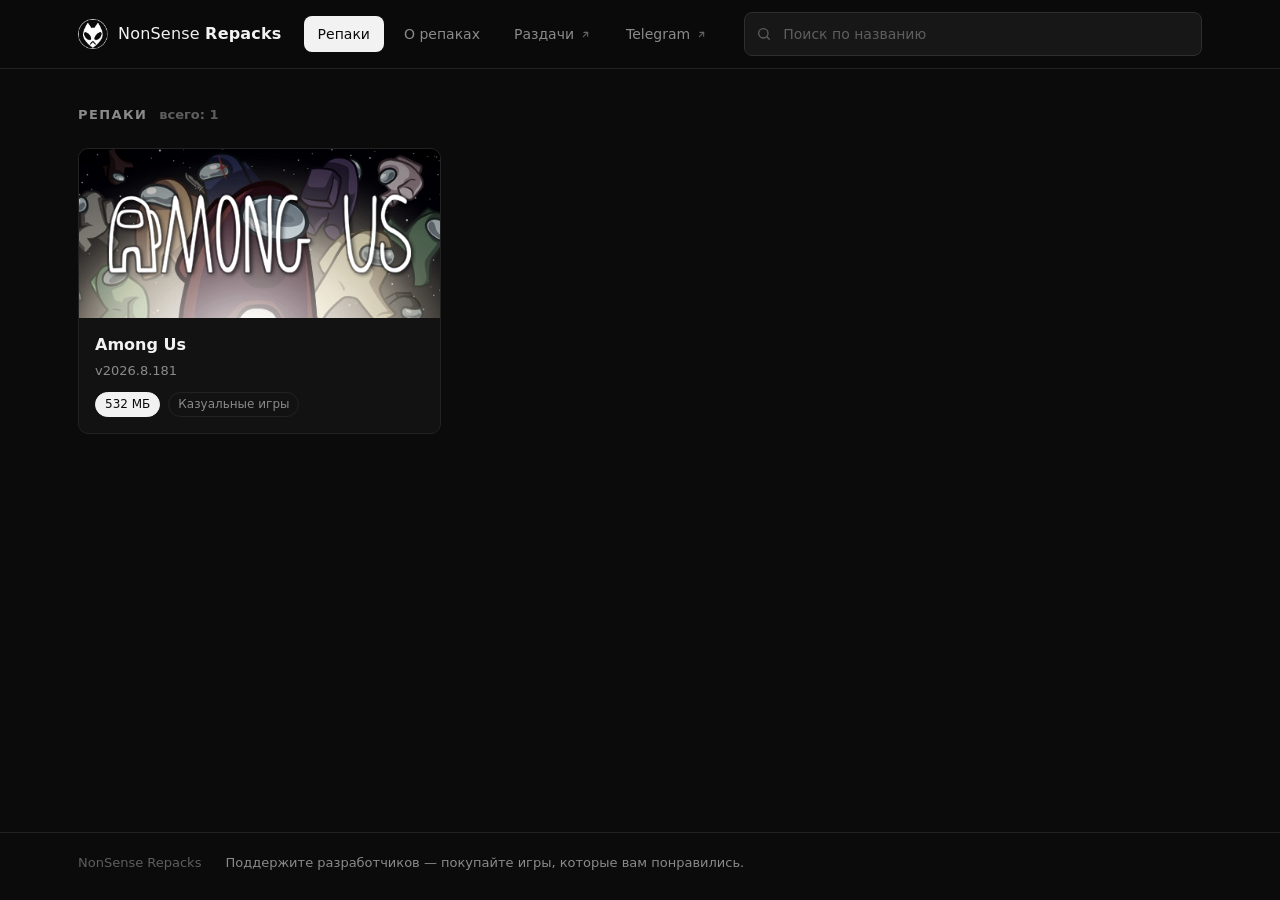
==== index.html @ 7cc0dc58 "Версия в адресе стилей, чтобы правки доходили сразу; вернул стрелки" ====
<!DOCTYPE html>
<html lang="ru">
<head>
<meta charset="utf-8">
<meta name="viewport" content="width=device-width, initial-scale=1">
<title>NonSense Repacks</title>
<meta name="description" content="Репаки игр с русским установщиком: ничего не вырезано, вес меньше оригинала. Ставь и играй.">
<link rel="canonical" href="https://nonsense-repacks.duckdns.org/">
<link rel="icon" href="./images/logo.png">

<!-- Карточка для ссылок в Telegram, Discord и соцсетях. Адреса обязательно
     абсолютные: относительные там не разворачиваются. -->
<meta property="og:type" content="website">
<meta property="og:site_name" content="NonSense Repacks">
<meta property="og:title" content="NonSense Repacks">
<meta property="og:description" content="Репаки игр с русским установщиком: ничего не вырезано, вес меньше оригинала. Ставь и играй.">
<meta property="og:url" content="https://nonsense-repacks.duckdns.org/">
<meta property="og:image" content="https://nonsense-repacks.duckdns.org/images/card.png">
<meta name="twitter:card" content="summary_large_image">
<meta name="theme-color" content="#0b0b0b">
<link rel="stylesheet" href="./assets/style.css?v=4decaba9">
</head>
<body>

<header class="top">
  <div class="inner top-inner">
    <a class="brand" href="./">
      <img src="./images/logo.png" alt="" width="30" height="30">
      <span>NonSense <b>Repacks</b></span>
    </a>

    <nav class="nav"><a href="./" class="active">Репаки</a>
      <a href="about/">О репаках</a>
      <a class="out" href="https://rutracker.org/forum/tracker.php?rid=45603748" target="_blank" rel="noopener">Раздачи<svg viewBox="0 0 24 24" fill="none" stroke="currentColor" stroke-width="2" stroke-linecap="round" stroke-linejoin="round" aria-hidden="true"><path d="M8 16L16 8"></path><path d="M9 8h7v7"></path></svg></a>
      <a class="out" href="https://t.me/NonSenseRepacks" target="_blank" rel="noopener">Telegram<svg viewBox="0 0 24 24" fill="none" stroke="currentColor" stroke-width="2" stroke-linecap="round" stroke-linejoin="round" aria-hidden="true"><path d="M8 16L16 8"></path><path d="M9 8h7v7"></path></svg></a></nav>
    <label class="search">
      <svg viewBox="0 0 24 24" fill="none" stroke="currentColor" stroke-width="2"
           stroke-linecap="round" aria-hidden="true">
        <circle cx="11" cy="11" r="7"></circle>
        <path d="M20 20l-3.5-3.5"></path>
      </svg>
      <input id="search" type="search" placeholder="Поиск по названию" autocomplete="off">
    </label>
  </div>
</header>

<main class="view inner">
<h2 class="section-title">Репаки <span id="count">всего: 1</span></h2>
    <div class="grid" id="grid"><a class="card" href="r/among-us/" data-key="amongus amongus">
      <img class="cover" src="images/among-us/cover.jpg" alt="" loading="eager" fetchpriority="high">
      <div class="body">
        <h3>Among Us</h3>
        <div class="muted" style="font-size:13px">v2026.8.181</div>
        <div class="line"><span class="tag solid">532 МБ</span><span class="tag">Казуальные игры</span></div>
      </div>
    </a></div>
    <p class="empty" id="nothing" hidden>Ничего не нашлось.</p>
</main>

<footer class="bottom">
  <div class="inner bottom-inner">
    <span>NonSense Repacks</span>
    <span class="muted">Поддержите разработчиков — покупайте игры, которые вам понравились.</span>
  </div>
</footer>
<script src="assets/app.js?v=2f195deb"></script>
</body>
</html>
---- assets/style.css ----
/* NonSense Repacks — OLED-моно.
   Только чёрный, белый и серые между ними. Фон не чистый #000:
   на нём граница с любым светлым элементом режет глаза. */

:root {
  --bg: #0b0b0b;
  --bg-card: #121212;
  --bg-hover: #1a1a1a;
  --line: #222;
  --line-soft: #1a1a1a;
  --fg: #f2f2f2;
  --muted: #8a8a8a;
  --dim: #5e5e5e;
  --radius: 10px;
}

* { box-sizing: border-box; }

html { scroll-behavior: smooth; }

body {
  margin: 0;
  min-height: 100vh;
  display: flex;
  flex-direction: column;
  background: var(--bg);
  color: var(--fg);
  font: 15px/1.6 "Segoe UI", system-ui, -apple-system, sans-serif;
  -webkit-font-smoothing: antialiased;
}

/* Общая колонка для шапки, контента и подвала. Без неё на широком мониторе
   логотип и поиск разъезжаются по краям экрана и не совпадают с контентом. */
.inner {
  width: 100%;
  max-width: 1180px;
  margin: 0 auto;
  padding-inline: 28px;
}

a { color: inherit; text-decoration: none; }

.muted { color: var(--muted); }

/* ---------------------------------------------------------------- шапка */

.top {
  position: sticky;
  top: 0;
  z-index: 10;
  padding-block: 12px;
  background: rgba(11, 11, 11, .92);
  backdrop-filter: blur(10px);
  border-bottom: 1px solid var(--line);
}

.top-inner {
  display: flex;
  align-items: center;
  gap: 22px;
}

.brand {
  display: flex;
  align-items: center;
  gap: 10px;
  font-size: 16px;
  letter-spacing: .2px;
  white-space: nowrap;
}
.brand b { font-weight: 600; }
.brand img { display: block; }

.nav { display: flex; gap: 6px; }

.nav a {
  padding: 7px 14px;
  border-radius: 8px;
  color: var(--muted);
  font-size: 14px;
  transition: color .15s, background .15s;
}
.nav a:hover { color: var(--fg); background: var(--bg-hover); }
.nav a.active { color: var(--bg); background: var(--fg); }

/* Ссылка наружу: та же кнопка, но со стрелкой — видно, что уводит с сайта. */
.nav a.out { display: inline-flex; align-items: center; gap: 5px; }
.nav a.out svg { width: 13px; height: 13px; opacity: .7; flex: none; }
.nav a.out:hover svg { opacity: 1; }

.search {
  position: relative;
  display: flex;
  align-items: center;
  flex: 1 1 auto;
  max-width: 460px;
  margin-left: auto;
}

.search svg {
  position: absolute;
  left: 12px;
  width: 16px;
  height: 16px;
  color: var(--dim);
  pointer-events: none;
  transition: color .15s;
}
.search:focus-within svg { color: var(--fg); }

.search input {
  width: 100%;
  padding: 10px 14px 10px 38px;
  border: 1px solid #2e2e2e;
  border-radius: 8px;
  background: #171717;
  color: var(--fg);
  font: inherit;
  font-size: 14px;
  outline: none;
  transition: border-color .15s, background .15s;
}
.search input:hover { border-color: #3a3a3a; }
.search input:focus { border-color: #555; background: #1c1c1c; }
.search input::placeholder { color: var(--dim); }
.search input::-webkit-search-cancel-button { filter: invert(.55); cursor: pointer; }

/* ---------------------------------------------------------------- каркас */

.view {
  flex: 1;
  padding-block: 36px 64px;
}

.section-title {
  display: flex;
  align-items: baseline;
  gap: 12px;
  margin: 0 0 22px;
  font-size: 13px;
  font-weight: 600;
  letter-spacing: 1.4px;
  text-transform: uppercase;
  color: var(--muted);
}
.section-title span { font-size: 13px; letter-spacing: 0; text-transform: none; color: var(--dim); }

/* ---------------------------------------------------------------- каталог */

.grid {
  display: grid;
  grid-template-columns: repeat(auto-fill, minmax(280px, 1fr));
  gap: 18px;
}

.card {
  display: block;
  border: 1px solid var(--line);
  border-radius: var(--radius);
  background: var(--bg-card);
  overflow: hidden;
  transition: border-color .15s, transform .15s;
}
.card:hover { border-color: #3a3a3a; transform: translateY(-2px); }

.card .cover {
  display: block;
  width: 100%;
  aspect-ratio: 460 / 215;
  object-fit: cover;
  background: #161616;
  filter: saturate(.25) contrast(1.05);
  transition: filter .2s;
}
.card:hover .cover { filter: saturate(1) contrast(1); }

.card .body { padding: 14px 16px 16px; }
.card h3 { margin: 0 0 4px; font-size: 16px; font-weight: 600; }

.card .line {
  display: flex;
  flex-wrap: wrap;
  gap: 8px;
  margin-top: 10px;
  font-size: 12.5px;
  color: var(--muted);
}

.tag {
  padding: 2px 9px;
  border: 1px solid var(--line);
  border-radius: 20px;
  font-size: 12px;
  color: var(--muted);
  white-space: nowrap;
}
.tag.solid { background: var(--fg); border-color: var(--fg); color: var(--bg); }

.empty {
  padding: 60px 0;
  text-align: center;
  color: var(--muted);
}

/* ---------------------------------------------------------------- релиз */

.back {
  display: inline-block;
  margin-bottom: 20px;
  font-size: 14px;
  color: var(--muted);
}
.back:hover { color: var(--fg); }

.release-head {
  display: grid;
  grid-template-columns: 380px 1fr;
  gap: 28px;
  align-items: start;
  margin-bottom: 36px;
}

.release-head img {
  width: 100%;
  border: 1px solid var(--line);
  border-radius: var(--radius);
}

.release-head h1 {
  margin: 0 0 6px;
  font-size: 30px;
  font-weight: 600;
  line-height: 1.2;
}

.release-head .sub { margin: 0 0 18px; color: var(--muted); font-size: 14px; }

.release-head p.desc { margin: 0 0 20px; color: #cfcfcf; }

.facts {
  display: grid;
  grid-template-columns: repeat(auto-fit, minmax(150px, 1fr));
  gap: 1px;
  margin-bottom: 22px;
  background: var(--line-soft);
  border: 1px solid var(--line);
  border-radius: var(--radius);
  overflow: hidden;
}
.facts div { padding: 12px 14px; background: var(--bg-card); }
.facts dt { margin: 0 0 3px; font-size: 11.5px; letter-spacing: .6px; text-transform: uppercase; color: var(--dim); }
.facts dd { margin: 0; font-size: 14px; }

.downloads { display: flex; flex-wrap: wrap; gap: 10px; }

.btn {
  display: inline-flex;
  align-items: center;
  gap: 8px;
  padding: 11px 20px;
  border: 1px solid var(--line);
  border-radius: 8px;
  background: var(--bg-card);
  color: var(--fg);
  font-size: 14px;
  cursor: pointer;
  transition: background .15s, border-color .15s;
}
.btn:hover { background: var(--bg-hover); border-color: #3a3a3a; }
.btn.primary { background: var(--fg); border-color: var(--fg); color: var(--bg); font-weight: 600; }
.btn.primary:hover { background: #fff; }
.btn.off { opacity: .45; pointer-events: none; }

.block { margin-bottom: 34px; }
.block h2 {
  margin: 0 0 14px;
  font-size: 13px;
  font-weight: 600;
  letter-spacing: 1.4px;
  text-transform: uppercase;
  color: var(--muted);
}

.features { margin: 0; padding: 0; list-style: none; }
.features li {
  position: relative;
  padding: 7px 0 7px 22px;
  border-bottom: 1px solid var(--line-soft);
}
.features li:last-child { border-bottom: none; }
.features li::before {
  content: "";
  position: absolute;
  left: 4px;
  top: 17px;
  width: 5px;
  height: 5px;
  border-radius: 50%;
  background: var(--muted);
}

/* Список файлов раздачи — как на трекере: папки раскрываются, размер справа.
   Раскрытие на <details>, без единой строчки JavaScript: без него список
   тоже работает, просто все ветки открыты. */
.block h2 .count { font-weight: 400; letter-spacing: 0; text-transform: none; color: var(--dim); }

.files, .files ul { margin: 0; padding: 0; list-style: none; }
.files ul { padding-left: 22px; border-left: 1px solid var(--line-soft); margin-left: 6px; }
.files li { font-size: 14px; }

.files .what { overflow-wrap: anywhere; }
.files .size { color: var(--dim); font-variant-numeric: tabular-nums; white-space: nowrap; }

.files .file {
  display: flex;
  justify-content: space-between;
  gap: 16px;
  padding: 5px 2px;
  color: #cfcfcf;
}

.files summary {
  display: flex;
  justify-content: space-between;
  gap: 16px;
  padding: 5px 2px;
  cursor: pointer;
  list-style: none;
  border-radius: 6px;
}
.files summary::-webkit-details-marker { display: none; }
.files summary:hover { background: var(--bg-hover); }
/* У файла плюсика нет, но отступ такой же — иначе имена в одной папке
   встают лесенкой относительно вложенных папок. */
.files .what::before {
  content: "";
  display: inline-block;
  width: 14px;
}
.files summary .what::before {
  content: "+";
  color: var(--muted);
  font-weight: 600;
}
.files details[open] > summary .what::before { content: "−"; }
.files details[open] > summary { color: var(--fg); }

.files .hash {
  color: var(--dim);
  font-family: ui-monospace, Consolas, monospace;
  font-size: 12px;
  margin-left: auto;
  margin-right: 14px;
  white-space: nowrap;
}

/* Единственное цветное пятно на сайте — и намеренно: этот блок должен
   выбиваться из чёрно-белого, иначе его пролистают вместе со всем остальным.
   Тон приглушённый: сообщение информационное, пугать им нечем. */
.notice {
  margin-top: 18px;
  padding: 16px 20px;
  border: 1px solid #4a3c12;
  border-left: 3px solid #c8a33c;
  border-radius: var(--radius);
  background: #17140c;
  color: #cbbd97;
  font-size: 14px;
  line-height: 1.6;
}
.notice b {
  display: block;
  margin-bottom: 8px;
  color: #f0dfae;
  font-size: 15px;
}
/* Абзацами, а не сплошняком: одним куском текст не читался, а ссылка в конце
   разрывалась посреди фразы. Ширину не режем — узкий текст в широком блоке
   выглядел так, будто вёрстка не тянется. */
.notice p { margin: 0 0 6px; }
.notice p:last-child { margin-bottom: 0; }
.notice code {
  color: #f0dfae;
  background: #241f12;
  padding: 1px 6px;
  border-radius: 4px;
  font-size: 13px;
  white-space: nowrap;
}
/* Короткая ссылка целиком: разорванная пополам «О репаках» с кавычкой
   на другой строке выглядела неряшливо. */
.notice .link { color: #f0dfae; border-bottom-color: #6b5a24; white-space: nowrap; }
.notice .link:hover { border-bottom-color: #f0dfae; }

/* Проверка скачанного файла: отпечаток считается в браузере и сравнивается
   с тем, что записано на этой странице. */
.verify {
  margin-top: 16px;
  padding: 26px 22px;
  border: 2px dashed #3d3d3d;
  border-radius: var(--radius);
  background: #101010;
  text-align: center;
  cursor: pointer;
  transition: border-color .15s, background .15s;
}
.verify:hover, .verify.over { border-color: var(--fg); background: var(--bg-card); }
.verify .drop { margin: 0 0 10px; font-size: 15px; color: var(--muted); }
.verify .drop b { color: var(--fg); }
.verify .muted {
  margin: 0 auto;
  max-width: 92ch;
  font-size: 13px;
  color: var(--dim);
  line-height: 1.5;
}
.verify .muted code { color: var(--muted); font-size: 12px; white-space: nowrap; }

.files .hash.none { color: #3f3f3f; cursor: help; }

.verdict { margin: 14px 0 0; font-size: 14px; }
.verdict.ok { color: #7bd88f; }
.verdict.bad { color: #f0808a; }
.verdict.warn, .verdict.wait { color: var(--muted); }

.reqs { display: grid; grid-template-columns: repeat(auto-fit, minmax(280px, 1fr)); gap: 18px; }
.reqs section {
  padding: 16px 18px;
  border: 1px solid var(--line);
  border-radius: var(--radius);
  background: var(--bg-card);
}
.reqs h3 { margin: 0 0 10px; font-size: 13px; color: var(--muted); font-weight: 600; }
.reqs ul { margin: 0; padding-left: 18px; color: #cfcfcf; font-size: 14px; }
.reqs li { margin-bottom: 4px; }

.shots { display: grid; grid-template-columns: repeat(auto-fill, minmax(260px, 1fr)); gap: 12px; }
.shots img {
  width: 100%;
  aspect-ratio: 16 / 9;
  object-fit: cover;
  border: 1px solid var(--line);
  border-radius: 8px;
  filter: saturate(.3);
  transition: filter .2s;
  cursor: zoom-in;
}
.shots img:hover { filter: saturate(1); }

/* ---------------------------------------------------------------- about */

.prose { max-width: 720px; }
.prose h1 { margin: 0 0 8px; font-size: 28px; font-weight: 600; }
.prose h2 { margin: 32px 0 10px; font-size: 15px; font-weight: 600; color: var(--muted); letter-spacing: .6px; }
.prose p { color: #cfcfcf; }
.prose ul { color: #cfcfcf; padding-left: 20px; }
.prose li { margin-bottom: 6px; }

.link {
  color: var(--fg);
  border-bottom: 1px solid #444;
  transition: border-color .15s;
}
.link:hover { border-color: var(--fg); }

/* ---------------------------------------------------------------- подвал */

.bottom {
  padding-block: 20px 26px;
  border-top: 1px solid var(--line);
  font-size: 13px;
  color: var(--dim);
}

.bottom-inner {
  display: flex;
  flex-wrap: wrap;
  gap: 8px 24px;
}

/* ---------------------------------------------------------------- лайтбокс */

.lightbox {
  position: fixed;
  inset: 0;
  z-index: 50;
  display: flex;
  align-items: center;
  justify-content: center;
  padding: 40px;
  background: rgba(0, 0, 0, .92);
  cursor: zoom-out;
}
.lightbox img { max-width: 100%; max-height: 100%; border-radius: 8px; }

/* ---------------------------------------------------------------- узкий экран */

@media (max-width: 860px) {
  .inner { padding-inline: 18px; }
  .top { padding-block: 12px; }
  .top-inner { flex-wrap: wrap; gap: 12px 18px; }
  .search { margin-left: 0; max-width: none; }
  .view { padding-block: 26px 48px; }
  .release-head { grid-template-columns: 1fr; gap: 20px; }
  .release-head h1 { font-size: 24px; }
}
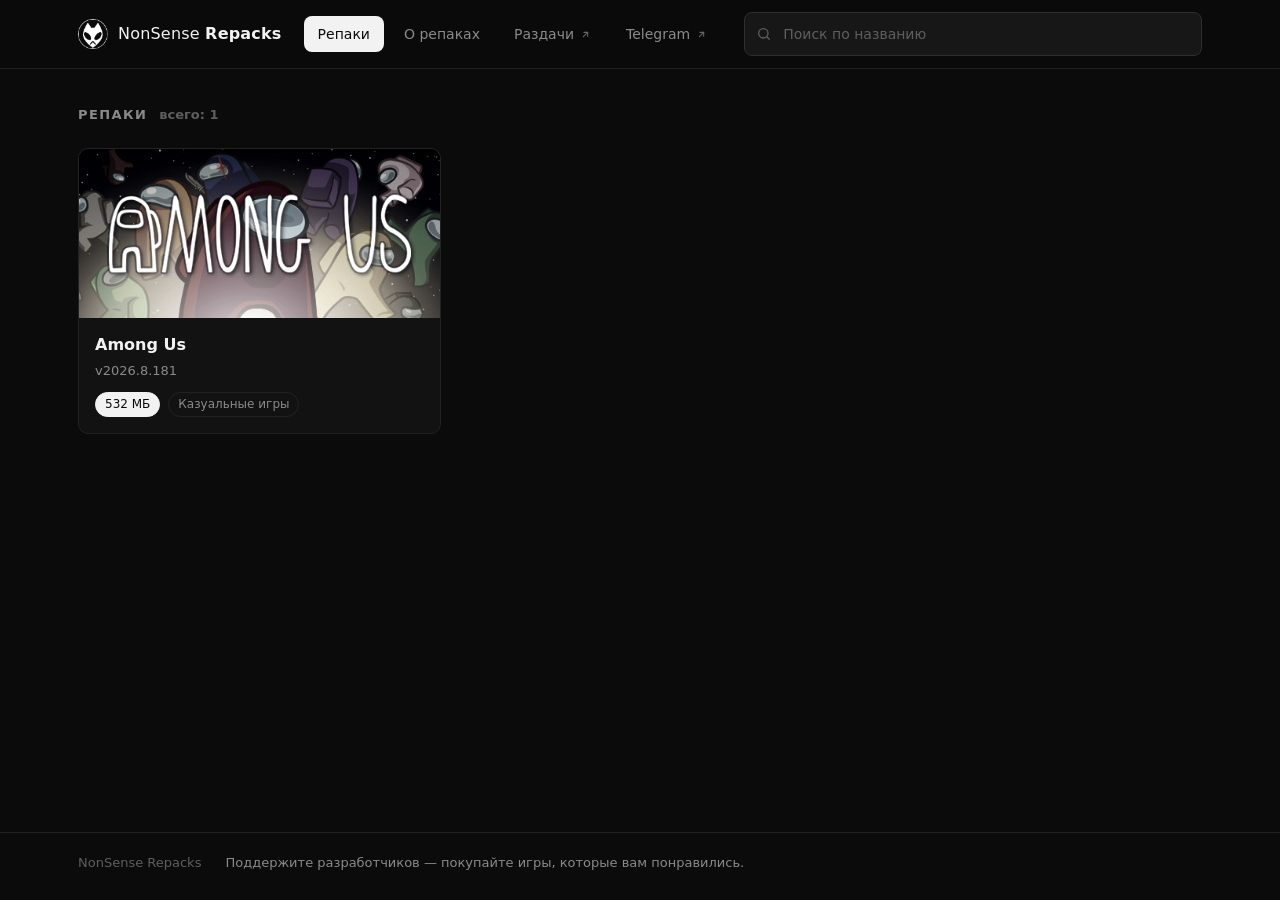
==== commit 2e230236: "Телефонная вёрстка: меню в строку, кнопки во всю ширину, без перетаскивания" ====
--- a/index.html
+++ b/index.html
@@ -18,7 +18,7 @@
 <meta property="og:image" content="https://nonsense-repacks.duckdns.org/images/card.png">
 <meta name="twitter:card" content="summary_large_image">
 <meta name="theme-color" content="#0b0b0b">
-<link rel="stylesheet" href="./assets/style.css?v=4decaba9">
+<link rel="stylesheet" href="./assets/style.css?v=62c919ce">
 </head>
 <body>
 
@@ -63,6 +63,6 @@
     <span class="muted">Поддержите разработчиков — покупайте игры, которые вам понравились.</span>
   </div>
 </footer>
-<script src="assets/app.js?v=2f195deb"></script>
+<script src="assets/app.js?v=9c5d25f9"></script>
 </body>
 </html>
--- a/assets/style.css
+++ b/assets/style.css
@@ -392,6 +392,49 @@
 .notice .link { color: #f0dfae; border-bottom-color: #6b5a24; white-space: nowrap; }
 .notice .link:hover { border-bottom-color: #f0dfae; }
 
+/* Синий — то же самое, но спокойнее: не «осторожно», а «к сведению». */
+.notice.info {
+  border-color: #1d3448;
+  border-left-color: #4a90d9;
+  background: #0c1319;
+  color: #a9c1d4;
+}
+.notice.info b { color: #dceaf6; }
+.notice.info code { color: #dceaf6; background: #132330; }
+
+/* Длинный отпечаток и кнопка копирования рядом. */
+.fp-row {
+  display: flex;
+  align-items: center;
+  gap: 10px;
+  flex-wrap: wrap;
+  margin: 4px 0 12px !important;
+}
+.fp-row .fp {
+  font-size: 14px;
+  letter-spacing: .4px;
+  overflow-wrap: anywhere;
+  white-space: normal !important;
+}
+
+.copy {
+  display: inline-flex;
+  align-items: center;
+  justify-content: center;
+  width: 30px;
+  height: 30px;
+  flex: none;
+  border: 1px solid #24435c;
+  border-radius: 7px;
+  background: transparent;
+  color: inherit;
+  cursor: pointer;
+  transition: background .15s, border-color .15s, color .15s;
+}
+.copy svg { width: 15px; height: 15px; }
+.copy:hover { background: #132330; border-color: #4a90d9; color: #dceaf6; }
+.copy.done { border-color: #5aa469; color: #7bd88f; }
+
 /* Проверка скачанного файла: отпечаток считается в браузере и сравнивается
    с тем, что записано на этой странице. */
 .verify {
@@ -453,8 +496,15 @@
 .prose h1 { margin: 0 0 8px; font-size: 28px; font-weight: 600; }
 .prose h2 { margin: 32px 0 10px; font-size: 15px; font-weight: 600; color: var(--muted); letter-spacing: .6px; }
 .prose p { color: #cfcfcf; }
-.prose ul { color: #cfcfcf; padding-left: 20px; }
+.prose ul, .prose ol { color: #cfcfcf; padding-left: 20px; }
 .prose li { margin-bottom: 6px; }
+.prose ol li { padding-left: 4px; }
+.places { list-style: none; padding-left: 0; }
+.places li {
+  padding: 9px 0;
+  border-bottom: 1px solid var(--line-soft);
+}
+.places li:last-child { border-bottom: none; }
 
 .link {
   color: var(--fg);
@@ -494,6 +544,10 @@
 .lightbox img { max-width: 100%; max-height: 100%; border-radius: 8px; }
 
 /* ---------------------------------------------------------------- узкий экран */
+
+/* Подсказка вместо перетаскивания: показывается только на узких экранах.
+   Обе версии лежат в разметке, переключает их ширина — без JavaScript. */
+.verify-note { display: none; }
 
 @media (max-width: 860px) {
   .inner { padding-inline: 18px; }
@@ -504,3 +558,64 @@
   .release-head { grid-template-columns: 1fr; gap: 20px; }
   .release-head h1 { font-size: 24px; }
 }
+
+/* ------------------------------------------------------------------ телефон */
+
+@media (max-width: 620px) {
+  .inner { padding-inline: 14px; }
+
+  /* Меню — лента с прокруткой вбок. Четыре пункта в строку на узком экране
+     не влезают, а перенос ломал «О репаках» пополам. Лента переживёт и
+     пятый пункт, если он когда-нибудь появится. */
+  .top-inner { gap: 10px; }
+  .brand { font-size: 15px; }
+  .nav {
+    width: 100%;
+    flex-wrap: nowrap;
+    overflow-x: auto;
+    scrollbar-width: none;
+    padding-bottom: 2px;
+  }
+  .nav::-webkit-scrollbar { display: none; }
+  .nav a { padding: 6px 11px; font-size: 13px; white-space: nowrap; flex: none; }
+  .nav a.out { gap: 4px; }
+  .nav a.out svg { width: 11px; height: 11px; }
+
+  .grid { grid-template-columns: 1fr; gap: 14px; }
+  .facts { grid-template-columns: 1fr 1fr; }
+  .reqs { grid-template-columns: 1fr; }
+  .shots { grid-template-columns: 1fr 1fr; gap: 8px; }
+
+  /* Кнопки во всю ширину: попасть пальцем в узкую проще некуда, но
+     соседние кнопки в один ряд на телефоне жмутся случайно. */
+  .downloads { display: grid; gap: 8px; }
+  .downloads .btn { width: 100%; text-align: center; }
+
+  /* Строка файла в две строки: имя сверху, отпечаток и размер под ним. */
+  .files .file, .files summary { flex-wrap: wrap; gap: 2px 12px; }
+  .files .what { width: 100%; }
+  .files .hash { margin-left: 22px; margin-right: auto; font-size: 11px; }
+  .files ul { padding-left: 14px; margin-left: 3px; }
+
+  /* Перетаскивание с телефона — сценарий, которого не бывает. */
+  .verify { display: none; }
+  .verify-note {
+    display: block;
+    margin-top: 14px;
+    padding: 12px 14px;
+    border: 1px solid var(--line);
+    border-radius: var(--radius);
+    color: var(--muted);
+    font-size: 13px;
+    line-height: 1.5;
+  }
+  .verify-note code { color: #cfcfcf; font-size: 12px; }
+
+  .notice { padding: 13px 15px; font-size: 13.5px; }
+  .notice b { font-size: 14px; }
+  .fp-row .fp { font-size: 12.5px; letter-spacing: 0; }
+
+  .prose h1 { font-size: 24px; }
+  .block h2 { font-size: 12px; }
+  .bottom-inner { flex-direction: column; align-items: flex-start; gap: 6px; }
+}
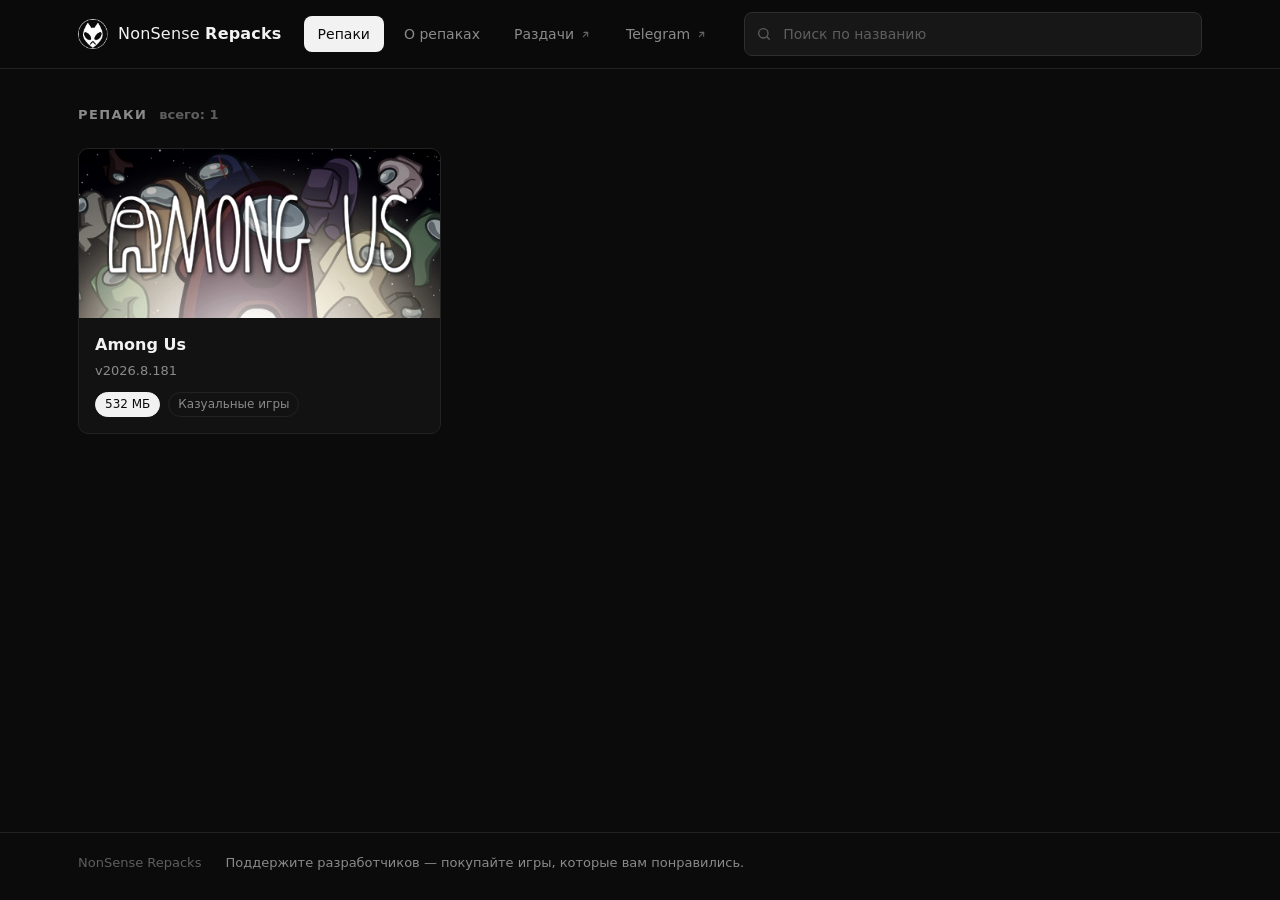
==== commit 68dacb13: "Обложка не мылится на планшете, меню влезает на узких экранах" ====
--- a/index.html
+++ b/index.html
@@ -18,7 +18,7 @@
 <meta property="og:image" content="https://nonsense-repacks.duckdns.org/images/card.png">
 <meta name="twitter:card" content="summary_large_image">
 <meta name="theme-color" content="#0b0b0b">
-<link rel="stylesheet" href="./assets/style.css?v=62c919ce">
+<link rel="stylesheet" href="./assets/style.css?v=43a7fea6">
 </head>
 <body>
 
--- a/assets/style.css
+++ b/assets/style.css
@@ -557,6 +557,9 @@
   .view { padding-block: 26px 48px; }
   .release-head { grid-template-columns: 1fr; gap: 20px; }
   .release-head h1 { font-size: 24px; }
+  /* Обложка из Steam всего 460 пикселей шириной. В одну колонку она
+     растягивалась на всю ширину и мылилась — выше исходника не поднимаем. */
+  .release-head img { max-width: 460px; }
 }
 
 /* ------------------------------------------------------------------ телефон */
@@ -619,3 +622,13 @@
   .block h2 { font-size: 12px; }
   .bottom-inner { flex-direction: column; align-items: flex-start; gap: 6px; }
 }
+
+/* Совсем узкие экраны — старые телефоны на 320. Поджимаем меню, чтобы все
+   четыре пункта влезали целиком: обрезанный «Teleg…» читается как поломка,
+   а не как «пролистай вбок». */
+@media (max-width: 380px) {
+  .nav { gap: 3px; }
+  .nav a { padding: 5px 8px; font-size: 12px; }
+  .brand { font-size: 14px; gap: 8px; }
+  .brand img { width: 26px; height: 26px; }
+}
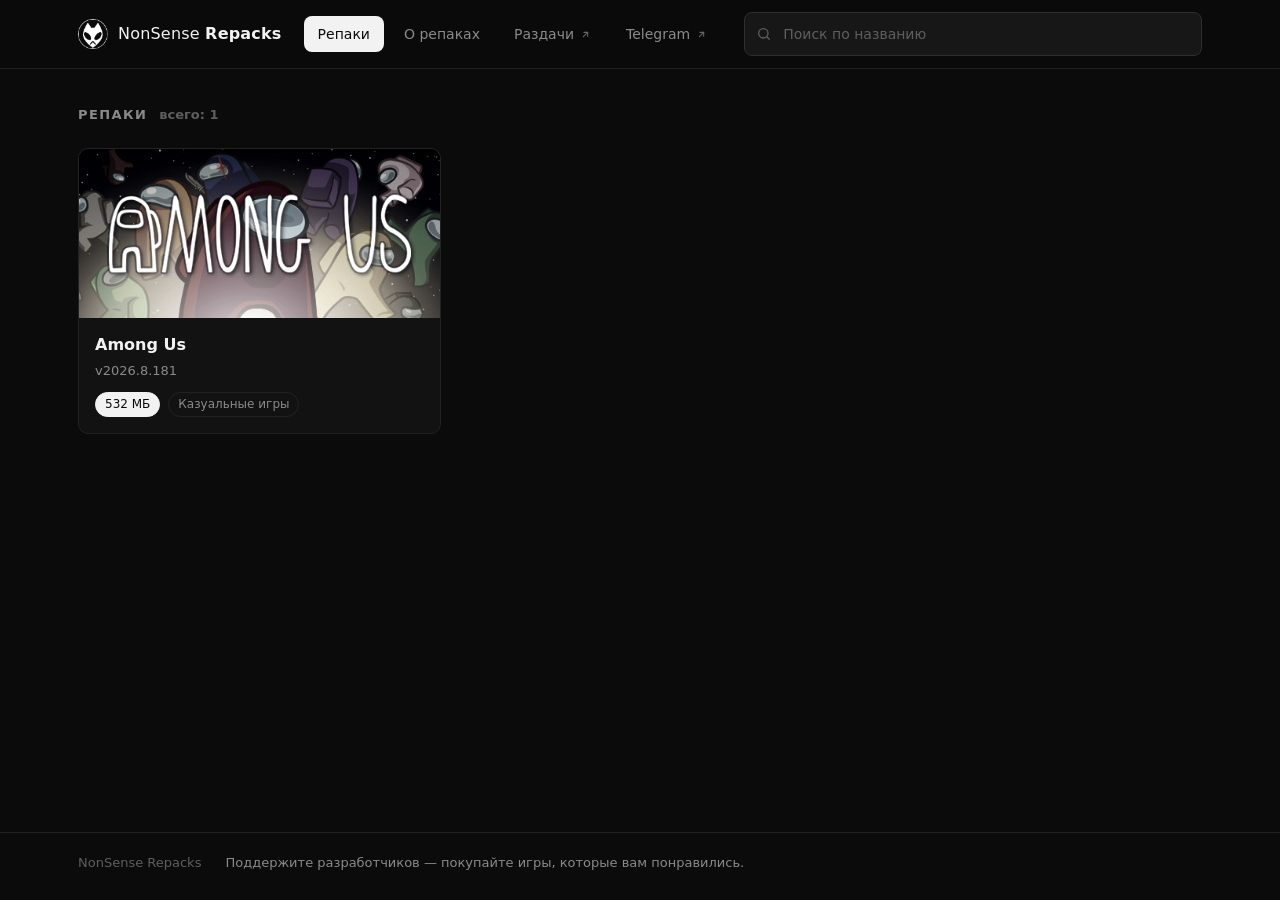
==== commit 1eb68680: "Музыка из установщика на странице «О репаках»" ====
--- a/index.html
+++ b/index.html
@@ -18,7 +18,7 @@
 <meta property="og:image" content="https://nonsense-repacks.duckdns.org/images/card.png">
 <meta name="twitter:card" content="summary_large_image">
 <meta name="theme-color" content="#0b0b0b">
-<link rel="stylesheet" href="./assets/style.css?v=43a7fea6">
+<link rel="stylesheet" href="./assets/style.css?v=be2d1778">
 </head>
 <body>
 
@@ -63,6 +63,6 @@
     <span class="muted">Поддержите разработчиков — покупайте игры, которые вам понравились.</span>
   </div>
 </footer>
-<script src="assets/app.js?v=9c5d25f9"></script>
+<script src="assets/app.js?v=918c2c0f"></script>
 </body>
 </html>
--- a/assets/style.css
+++ b/assets/style.css
@@ -505,6 +505,48 @@
   border-bottom: 1px solid var(--line-soft);
 }
 .places li:last-child { border-bottom: none; }
+
+/* Заглушка вместо встроенного плеера: ролик грузится только по клику. */
+.tune {
+  max-width: 560px;
+  margin: 14px 0 26px;
+  aspect-ratio: 16 / 9;
+  border: 1px solid var(--line);
+  border-radius: var(--radius);
+  overflow: hidden;
+  background: var(--bg-card);
+}
+.tune iframe { width: 100%; height: 100%; border: 0; display: block; }
+
+.tune-play {
+  display: flex;
+  align-items: center;
+  gap: 16px;
+  width: 100%;
+  height: 100%;
+  padding: 0 26px;
+  border: 0;
+  background: transparent;
+  color: var(--fg);
+  font: inherit;
+  text-align: left;
+  cursor: pointer;
+  transition: background .15s;
+}
+.tune-play:hover { background: var(--bg-hover); }
+.tune-play svg {
+  width: 46px;
+  height: 46px;
+  flex: none;
+  padding: 11px;
+  border: 1px solid #3a3a3a;
+  border-radius: 50%;
+  color: var(--muted);
+  transition: color .15s, border-color .15s;
+}
+.tune-play:hover svg { color: var(--fg); border-color: var(--fg); }
+.tune-play b { display: block; font-size: 16px; font-weight: 600; }
+.tune-play small { display: block; margin-top: 3px; font-size: 13px; color: var(--muted); }
 
 .link {
   color: var(--fg);
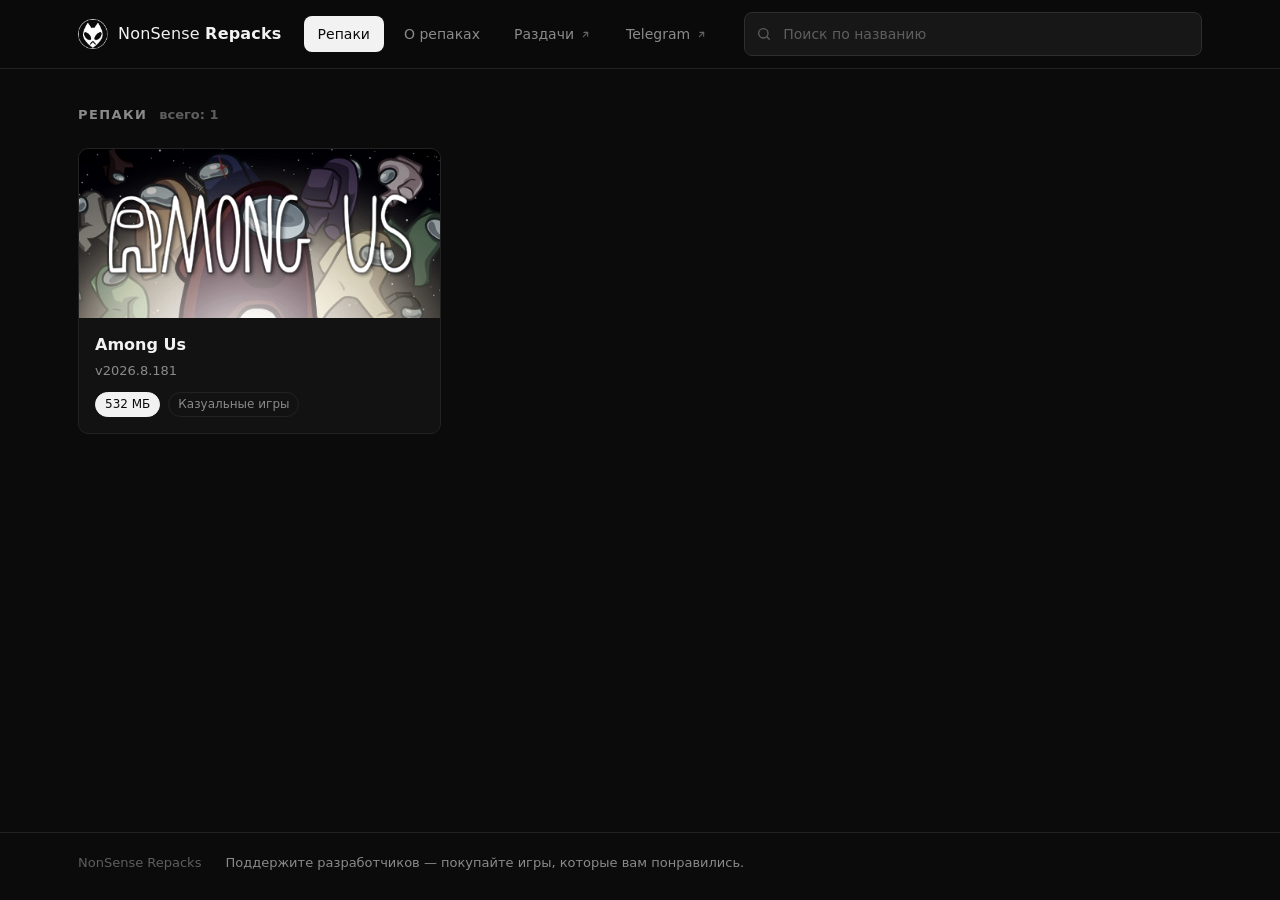
==== commit 3ec326f0: "Ключ отдельной кнопкой в блоке с отпечатком" ====
--- a/index.html
+++ b/index.html
@@ -18,7 +18,7 @@
 <meta property="og:image" content="https://nonsense-repacks.duckdns.org/images/card.png">
 <meta name="twitter:card" content="summary_large_image">
 <meta name="theme-color" content="#0b0b0b">
-<link rel="stylesheet" href="./assets/style.css?v=be2d1778">
+<link rel="stylesheet" href="./assets/style.css?v=a03d18ba">
 </head>
 <body>
 
--- a/assets/style.css
+++ b/assets/style.css
@@ -435,6 +435,22 @@
 .copy:hover { background: #132330; border-color: #4a90d9; color: #dceaf6; }
 .copy.done { border-color: #5aa469; color: #7bd88f; }
 
+/* Ключ — кнопкой, а не ссылкой в конце абзаца: её там просто не замечали. */
+.key-get {
+  display: inline-flex;
+  align-items: center;
+  gap: 9px;
+  padding: 9px 16px;
+  border: 1px solid #24435c;
+  border-radius: 8px;
+  background: #132330;
+  color: #dceaf6;
+  font-size: 14px;
+  transition: background .15s, border-color .15s;
+}
+.key-get:hover { background: #1a3145; border-color: #4a90d9; }
+.key-get svg { width: 16px; height: 16px; flex: none; }
+
 /* Проверка скачанного файла: отпечаток считается в браузере и сравнивается
    с тем, что записано на этой странице. */
 .verify {
@@ -521,6 +537,7 @@
 .tune-play {
   display: flex;
   align-items: center;
+  justify-content: center;
   gap: 16px;
   width: 100%;
   height: 100%;
